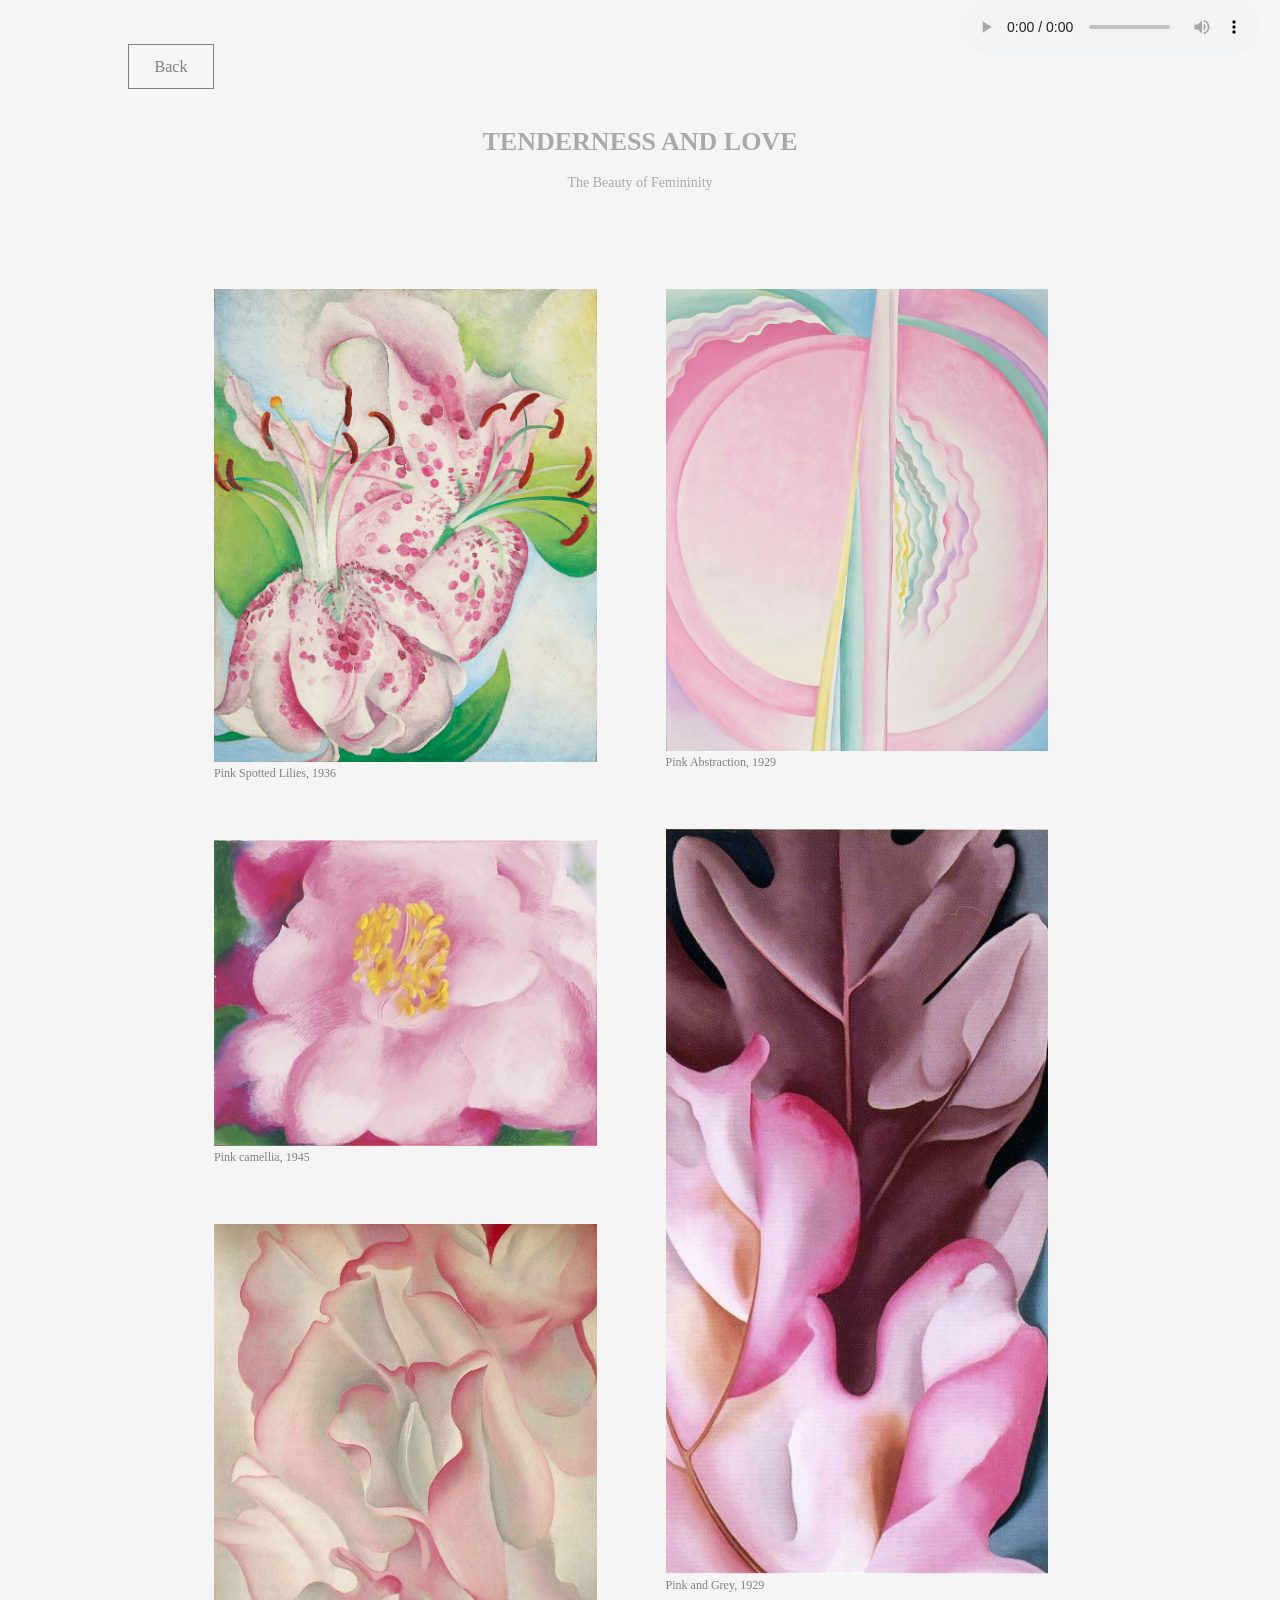
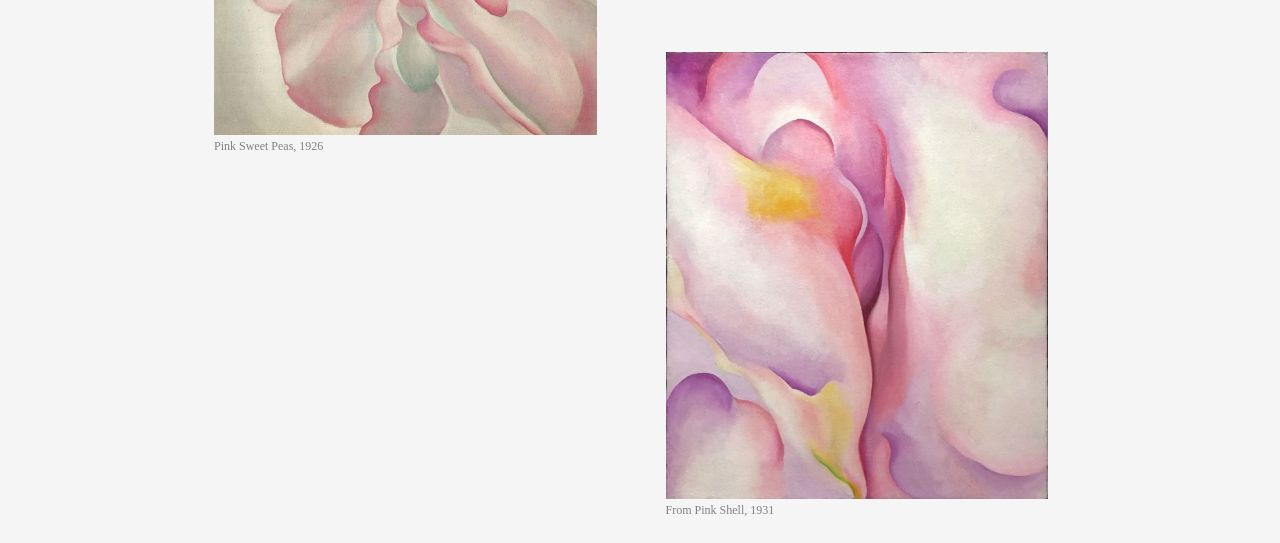
==== project1_pink.html @ 276338da "project1" ====
<!DOCTYPE HTML>
<html>

    <head>
        <meta http-equiv="Content-Type" content="text/html; charset=UTF-8">
        <title>pink</title>
        <script src="project1.js"></script>
        <link href="./project1_pink.css" rel="stylesheet" type="text/css" />
        <style></style>
    </head>
    
    <body>    
        <audio controls autoplay>
            <source src="pink/pink.wav" type="audio/mpeg">
            Your browser does not support the audio element.
        </audio>
        
        <a href=project1_0.html>Back</a>

        
        <h1>TENDERNESS AND LOVE </h1>
    
        <div class="subtitle">
            <p>The Beauty of Femininity</p>
        </div>
        
        <div class="row">
            <div class="right_column">
                <img src="pink/abstraction.jpeg"  style="width:65%">
                <div class="caption">Pink Abstraction, 1929</div> 
                <img src="pink/grey.jpeg" style="width:65%">
                <div class="caption">Pink and Grey, 1929</div> 
                <img src="pink/shell.jpeg"style="width:65%">
                <div class="caption">From Pink Shell, 1931</div> 
            </div>
            
            <div class="left_column">
                <img src="pink/lilies.jpeg"style="width:65%">
                <div class="caption2">Pink Spotted Lilies, 1936</div> 
                <img src="pink/camellia.JPG"style="width:65%">
                <div class="caption2">Pink camellia, 1945</div> 
                <img src="pink/peas.jpeg"style="width:65%">
                <div class="caption2">Pink Sweet Peas, 1926</div> 
            </div>
        </div>
    
    
    </body>
</html>
---- project1_pink.css ----
* {
  box-sizing: border-box;
}

body {
  margin:0;
  background-color:whitesmoke;
}

a:link,a:visited{
  background-color: whitesmoke;
  border: 1px solid grey;
  font-size: 16px;
  margin-left: 10%; 
  padding:1% 2%;
  width:3%;
  font-family: verdana; 
  color:grey;
  text-decoration: none;
  text-decoration-color: none;
}

a:hover{
  background-color: grey;
  color:white;
}

h1 {
  font-family: verdana;
  margin-top:4%;
  color:darkgray;
  font-size: 26px;
  text-align: center;
}


.subtitle{
  margin-top:1%;
  font-family: verdana;
  font-size: 14px;
  color:darkgray;
  text-align: center;
}

audio{
    margin-left: 75%;

}

.right_column {
  float: right;
  width: 50%;
  padding: 2%;
}

.left_column {
  float:left;
  width: 50%;
  padding: 2%;
}

.left_column img {
  margin-top: 10%;
  margin-left: 32%;
}
.right_column img {
  margin-top: 10%;

}
/* Clear floats after the columns */
.row:after {
  content: "";
  display: table;
  clear: both;
}

.caption {
    font-family:verdana;
    font-size:12px;
    color:grey;
}
.caption2 {
    font-family:verdana;
    font-size:12px;
    color:grey;
    margin-left: 32%;
}
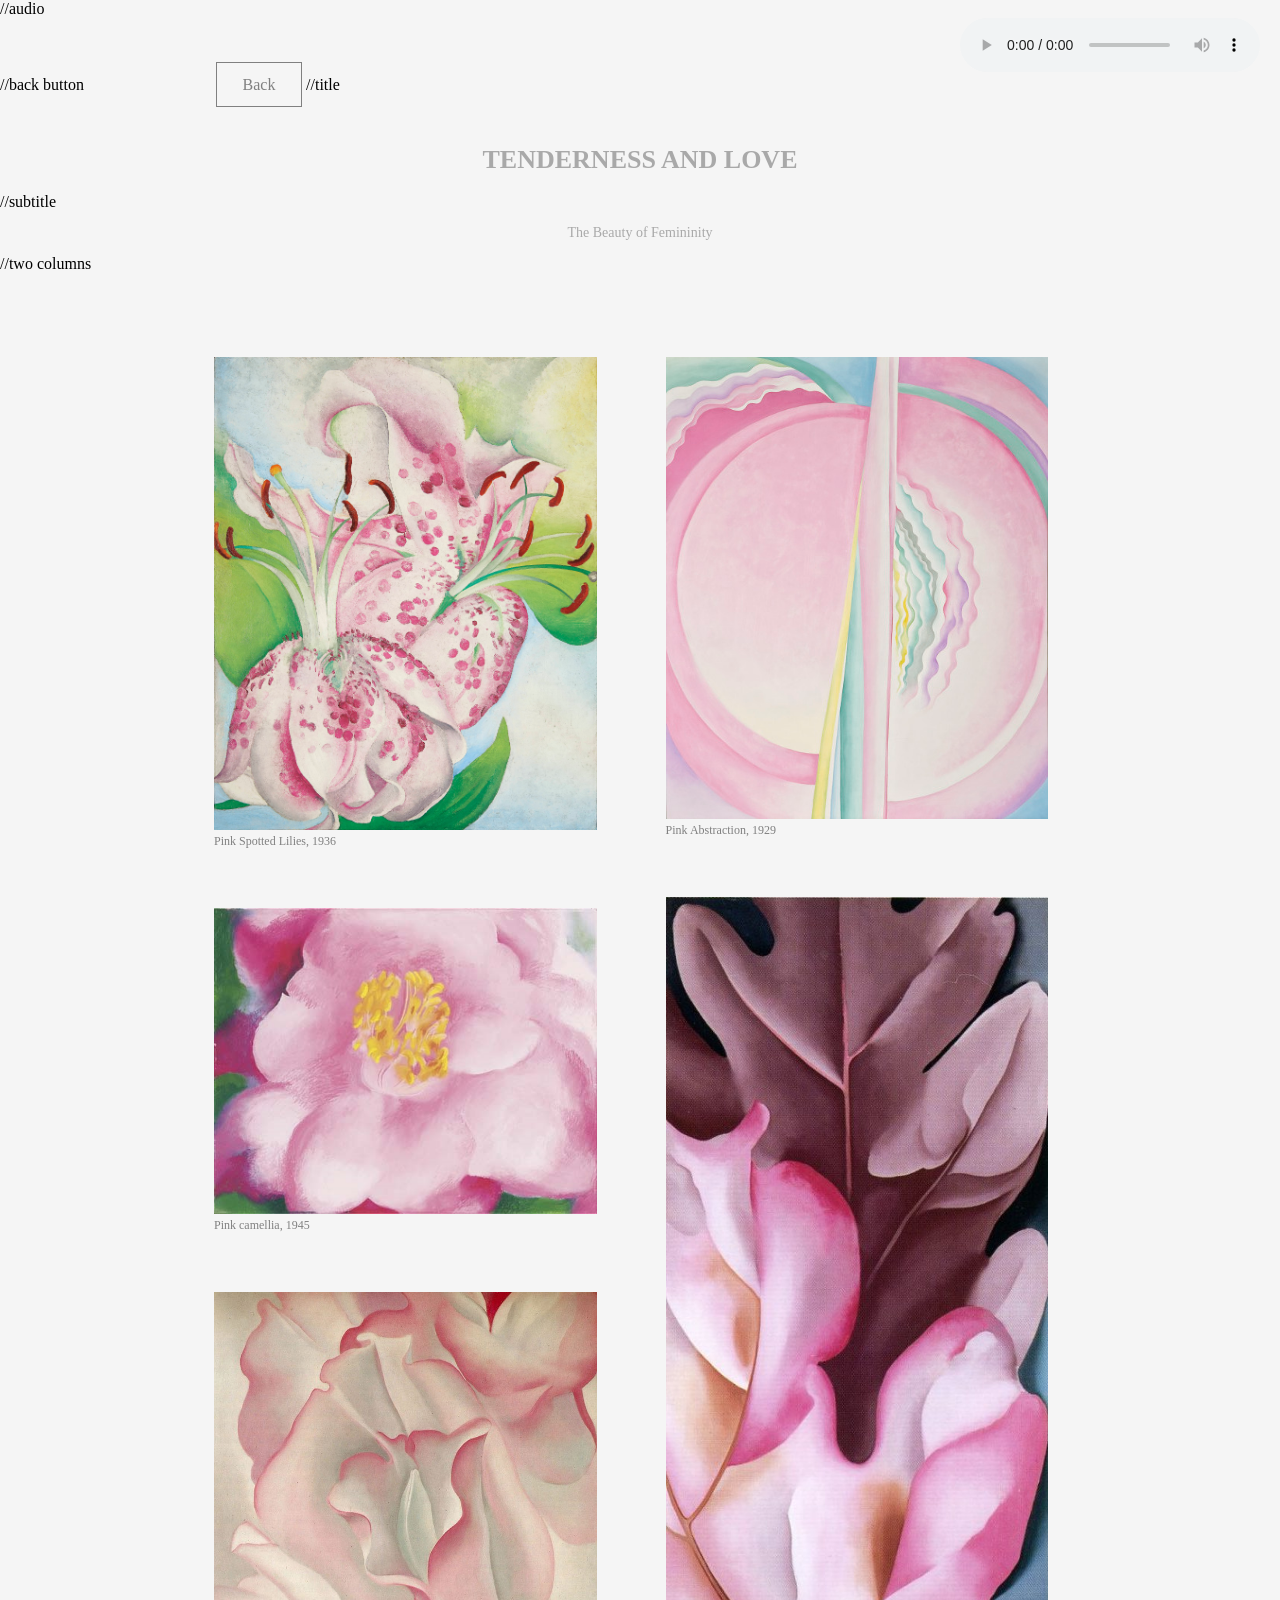
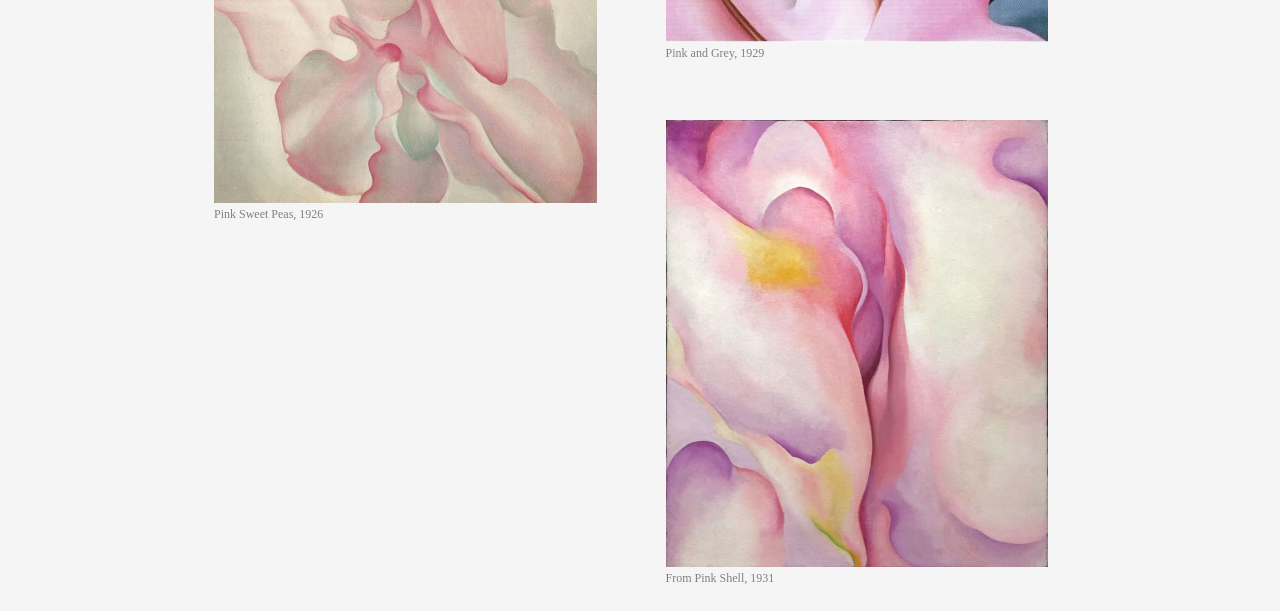
==== commit 2a1d68e2: "note" ====
--- a/project1_pink.html
+++ b/project1_pink.html
@@ -9,21 +9,25 @@
         <style></style>
     </head>
     
-    <body>    
+    <body>
+        //audio
         <audio controls autoplay>
             <source src="pink/pink.wav" type="audio/mpeg">
             Your browser does not support the audio element.
         </audio>
         
-        <a href=project1_0.html>Back</a>
+        //back button
+        <a href=index.html>Back</a>
 
-        
+        //title
         <h1>TENDERNESS AND LOVE </h1>
     
+        //subtitle
         <div class="subtitle">
             <p>The Beauty of Femininity</p>
         </div>
         
+        //two columns
         <div class="row">
             <div class="right_column">
                 <img src="pink/abstraction.jpeg"  style="width:65%">
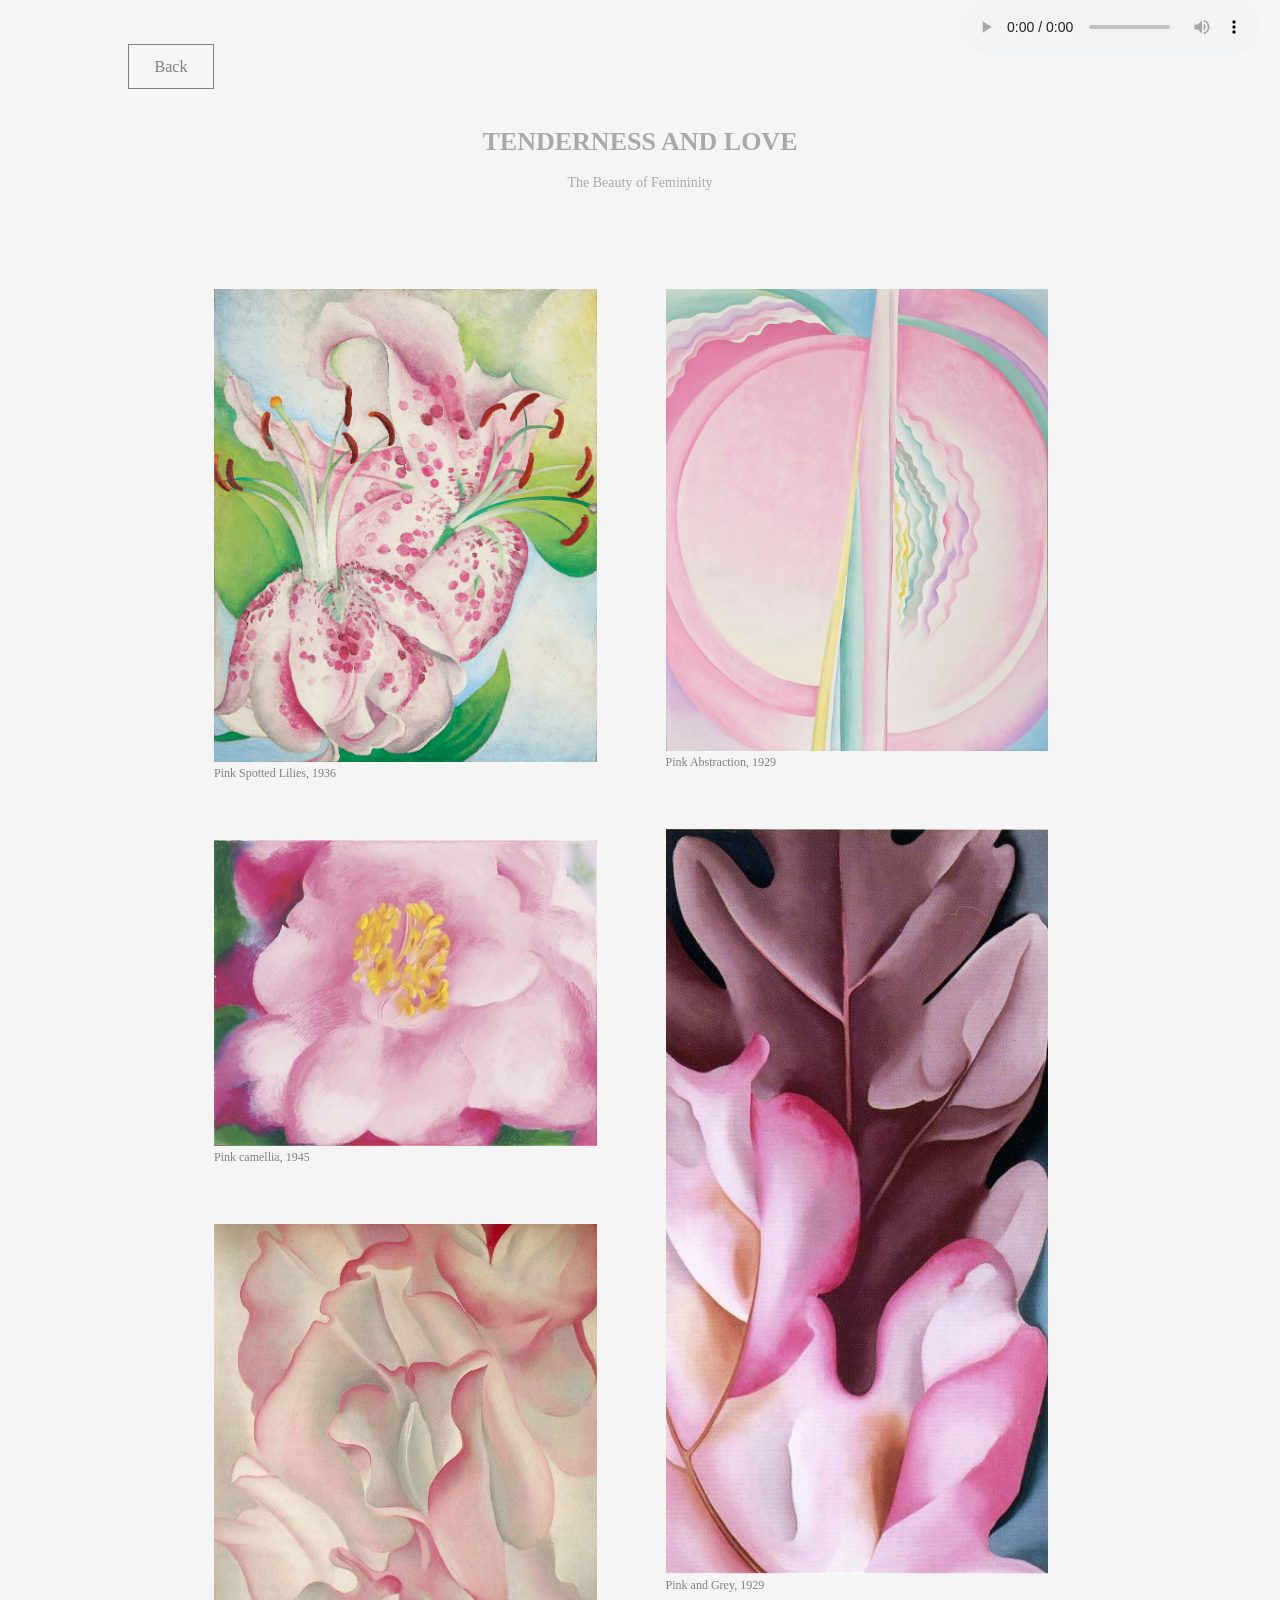
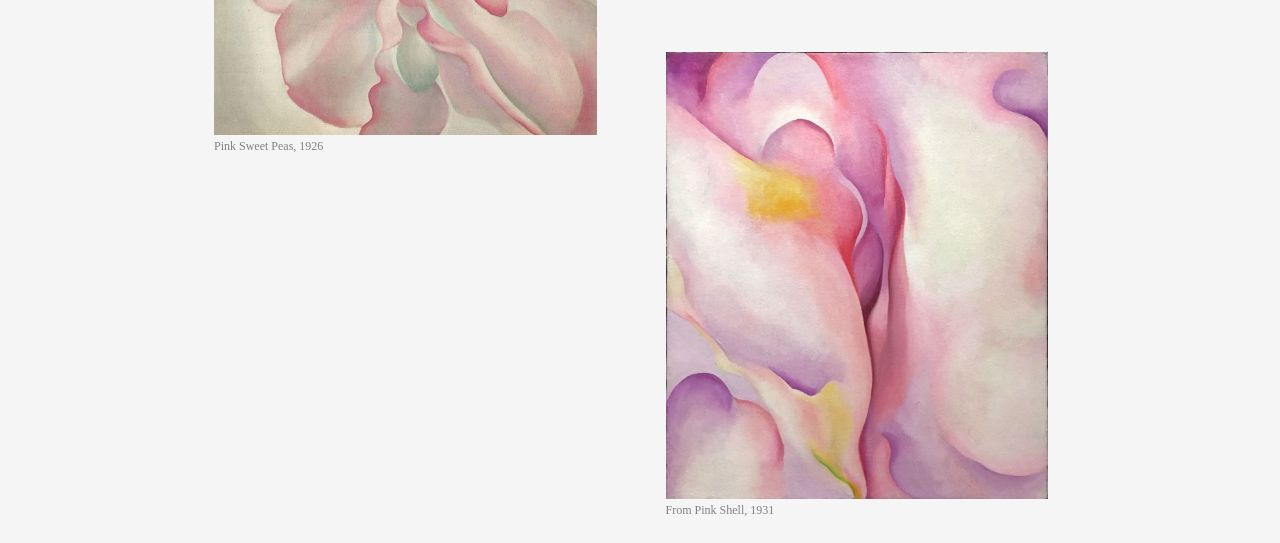
==== commit cd0f278d: "comment" ====
--- a/project1_pink.html
+++ b/project1_pink.html
@@ -10,24 +10,24 @@
     </head>
     
     <body>
-        //audio
+        
         <audio controls autoplay>
             <source src="pink/pink.wav" type="audio/mpeg">
             Your browser does not support the audio element.
         </audio>
         
-        //back button
+        <!--back button-->
         <a href=index.html>Back</a>
 
-        //title
+        <!--title-->
         <h1>TENDERNESS AND LOVE </h1>
     
-        //subtitle
+        <!--subtitle-->
         <div class="subtitle">
             <p>The Beauty of Femininity</p>
         </div>
         
-        //two columns
+        <!--two columns-->
         <div class="row">
             <div class="right_column">
                 <img src="pink/abstraction.jpeg"  style="width:65%">
